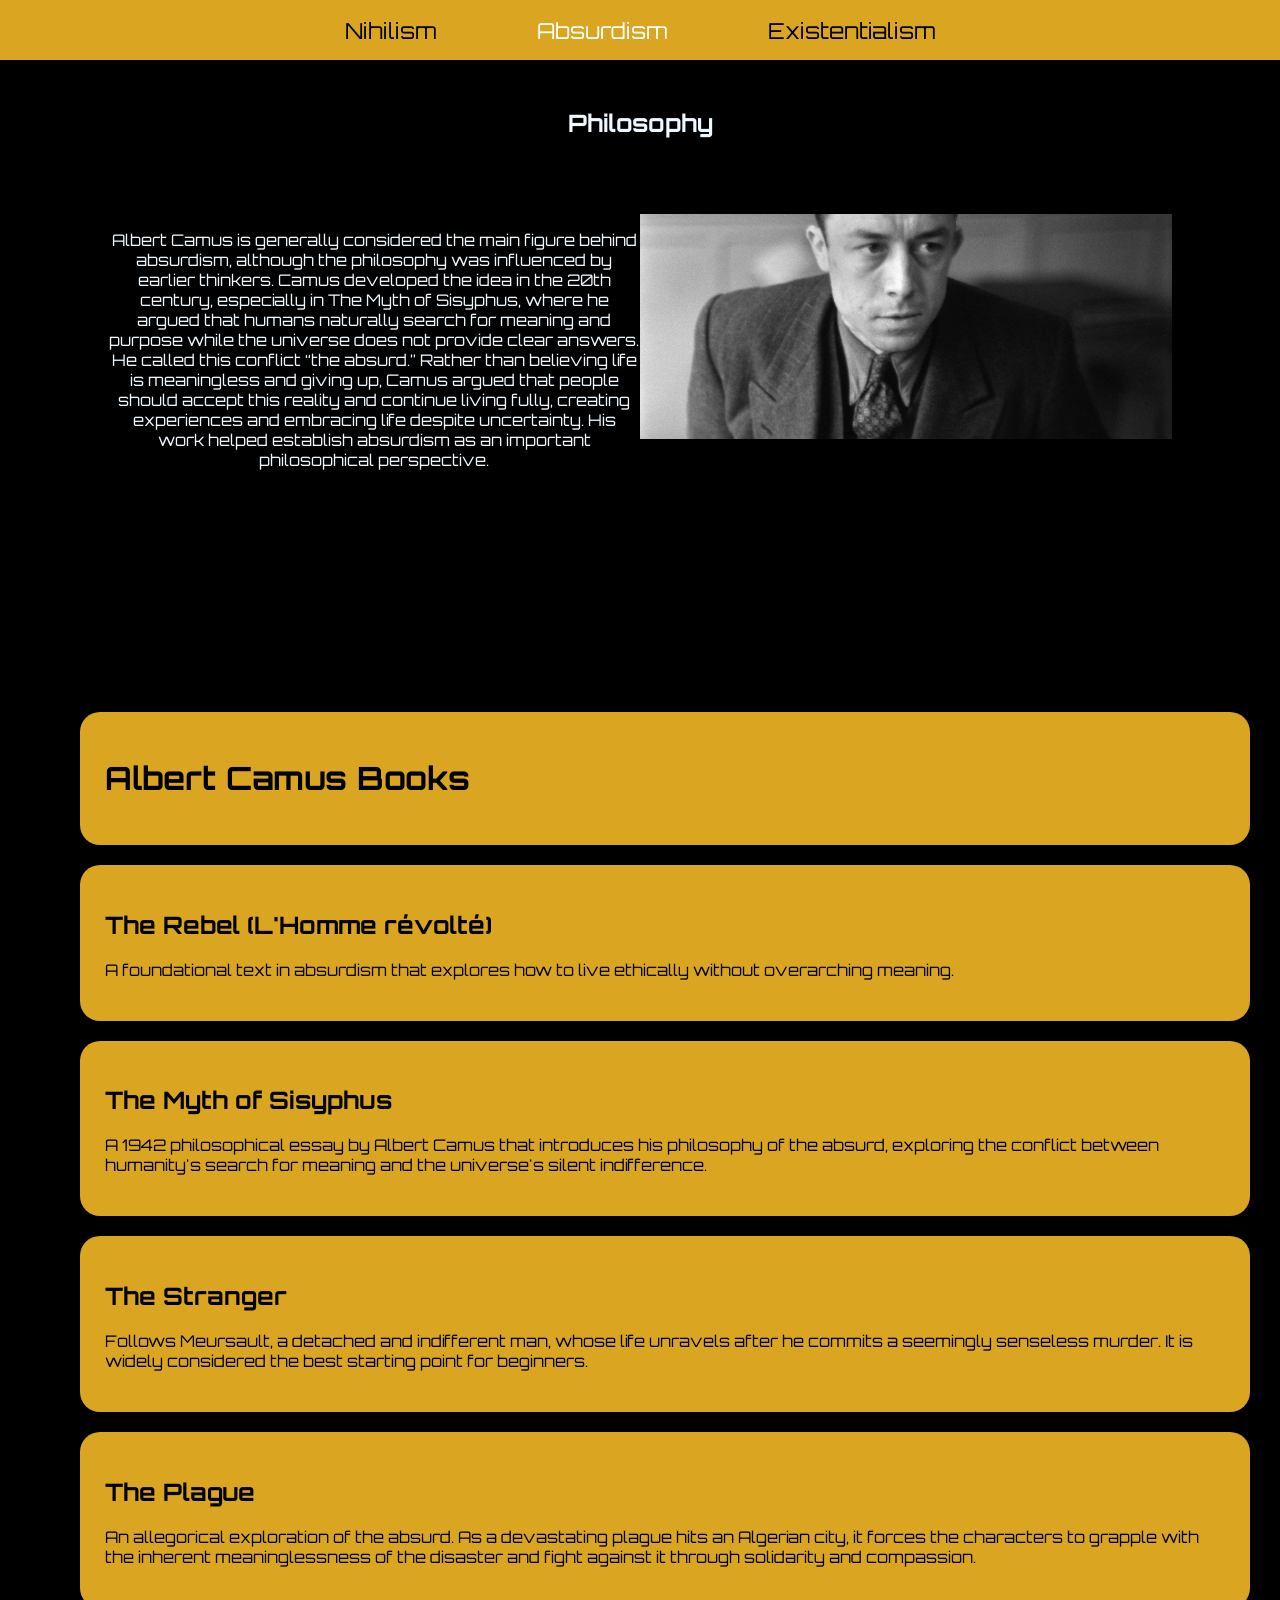
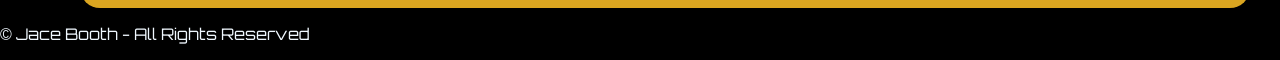
==== aburdism.html @ 860e71b4 "Add files via upload" ====
<!DOCTYPE html>
<html lang="en">
<head>
  <meta charset="UTF-8" />
  <meta name="viewport" content="width=device-width, initial-scale=1.0" />
  <link rel="stylesheet" href="style.css" />
  <link rel="stylesheet" href="defaults.css" />
  <title>Absurdism</title>
  <style>
    body {
      background-color: black;
      color: aliceblue;
    }
  </style>
</head>
<body>
  <header>
    <nav class="navigation-header">
      <div class="nav-items">
        <a href="index.html">Nihilism</a>
        <a href="aburdism.html" class="active">Absurdism</a>
        <a href="Existentialism.html">Existentialism</a>
      </div>
    </nav>
  </header>

  <main>
    <section>
      <h1>Philosophy</h1>
    </section>

    <section>
      <div class="fact-holder">
        <p>
          Albert Camus is generally considered the main figure behind absurdism, although the philosophy was influenced by earlier thinkers. Camus developed the idea in the 20th century, especially in The Myth of Sisyphus, where he argued that humans naturally search for meaning and purpose while the universe does not provide clear answers. He called this conflict “the absurd.” Rather than believing life is meaningless and giving up, Camus argued that people should accept this reality and continue living fully, creating experiences and embracing life despite uncertainty. His work helped establish absurdism as an important philosophical perspective.
        </p>
        
          <span class="fact-card camus">
                  <p class="fact">
       Albert Camus is generally considered the main figure behind absurdism,  where he argued that humans naturally search for meaning and purpose while the universe does not provide clear answers. He called this conflict “the absurd.” Rather than believing life is meaningless and giving up, Camus argued that people should accept this reality and continue living fully, creating experiences and embracing life despite uncertainty. His work helped establish absurdism as an important philosophical perspective.
        </span>
      </div>
    </section>

    <br>

    <div class="hover-box">
      <a href="https://en.wikipedia.org/wiki/Albert_Camus" target="_blank">
        <h1>Albert Camus Books</h1>
      </a>
    </div>

    <br>

    <div class="hover-box">
      <a href="https://en.wikipedia.org/wiki/The_Rebel_(book)" target="_blank">
        <h2>The Rebel (L'Homme révolté)</h2>
        <p>A foundational text in absurdism that explores how to live ethically without overarching meaning.</p>
      </a>
    </div>

    <br>

    <div class="hover-box">
      <a href="https://en.wikipedia.org/wiki/The_Myth_of_Sisyphus" target="_blank">
        <h2>The Myth of Sisyphus</h2>
        <p>A 1942 philosophical essay by Albert Camus that introduces his philosophy of the absurd, exploring the conflict between humanity's search for meaning and the universe's silent indifference.</p>
      </a>
    </div>

    <br>

    <div class="hover-box">
      <a href="https://en.wikipedia.org/wiki/The_Stranger_(Camus_novel)" target="_blank">
        <h2>The Stranger</h2>
        <p>Follows Meursault, a detached and indifferent man, whose life unravels after he commits a seemingly senseless murder. It is widely considered the best starting point for beginners.</p>
      </a>
    </div>

    <br>

    <div class="hover-box">
      <a href="https://en.wikipedia.org/wiki/The_Plague_(novel)" target="_blank">
        <h2>The Plague</h2>
        <p>An allegorical exploration of the absurd. As a devastating plague hits an Algerian city, it forces the characters to grapple with the inherent meaninglessness of the disaster and fight against it through solidarity and compassion.</p>
      </a>
    </div>
  </main>

  <script type="text/javascript" src="responsive-navbar.js"></script>

  <footer>
    <p>© <span id="copyrightYear"></span> Jace Booth - All Rights Reserved</p>
  </footer>
</body>
</html>
---- style.css ----
body {
    background-color: var(--body-background);
    color: var(--body-text-colour);
    padding: 0;
    margin: 0;
    box-sizing: border-box;
    width: 100%;
    min-height: 100vh; /* Make the content fill the page so the footer is at the bottom */
    display: flex;
    flex-direction: column;
      font-family: var(--body-font);
}

main {
    height: 100%;
    justify-content: center;
    margin: 0 auto; /* Center if the browser is really wide */
    min-width: 25rem; /* Don't let the content get too narrow */
    max-width: 70rem; /*  Don't let the content get too wide */
    padding: 0;
}

section {
    width: 95%;
    text-align: center;
    padding: 2.5% 2.5%;
    display: flex;
    flex-wrap: wrap;
    align-content: center;
}

h1 {
    width: 100%;
}

/* Nav bar */
nav {
    padding: 0 15px;
    height: 60px;
    font-size: 22px;
    display: flex;
    justify-content: center;
    align-items: center;
      background-color: var(--nav-colour);
}

/* Nav items */
.nav-items {
  display: flex;
  gap: 100px;
}

/* Nav bar links */
.nav-items > a {
  color: var(--nav-items-colour);
  text-decoration: none;
  transition: .4s ease-in-out;
}


/* Nav links hover */
.nav-items > a:hover {
  color: var(--nav-items-active);
}


/* Nav links active */

.nav-items .active {
  color: var(--nav-items-active);
  pointer-events: none;
}


/* Burger menu */
.burger {
  display: none;
  font-size: 20px;
  font-weight: 800;
  color: var(--burger-colour);
  margin-left: auto;
}


/* Hero image - homepage */
.hero-image {
  min-height: 50vh; /* 50% of the visible area of the page */
  background-image: url('images/antarctic-lights.jpg');
  background-size: cover;
  background-position: center;
}


/* Hero image - wildlife */
.wildlife {
  background-image: url('images/antarctic-penguins.jpg');
}


/* Hero image - climate */
.climate {
  background-image: url('images/antarctic-daytime.jpg');
}


/* Fact holder - homepage */
.fact-holder {
  display: grid;
  height: 50vh;
 grid-template-rows: 50% 50%;
  grid-template-columns: 50% 50%;
}

/* Fact holder - wildlife */
.fact-holder-wildlife {
  display: grid;
  height: 70vh;
  grid-template-rows: 1fr 1fr 1fr;
  grid-template-columns: 2fr 3fr;
}



/* Fact card */
.fact-card {
  width: 100%;
  display: flex;
  background-size: cover;
  background-position: center;
}


.fact {
  font-size: 100%;
  color: var(--fact-text-colour);
  background-color: var(--fact-background);
  height: 100%;
  margin: 0;
  display: flex;
  flex-wrap: wrap;
  align-content: center;
  padding: 0 5px 0 5px;
    opacity: 0;
    transition: .4s ease-in-out;
}

/* Fact hover */
.fact:hover {
  opacity: 2
  ;
}


/* Fact images */

.sun {
  background-image: url("images/antarctic-sun.jpg");
}

.discovery {
  background-image: url("images/aerial-antarctica.jpeg");
}

.kierkegaard {
  background-image: url("images/Søren\ Kierkegaard.webp");
}

.ownership {
  background-image: url("images/fried\ nietzsche.jpg");
}

.camus {
  background-image: url("images/albert\ camus.jpg");
}

.penguins {
  background-image: url("images/wildlife-emperor-penguin.jpg");
  grid-row-start: 1;
  grid-row-end: 3;
}

.krill {
  background-image: url("images/wildlife-krill.jpg");
}

.seals {
  background-image: url("images/wildlife-seal.jpg");
}

.orcas {
  background-image: url("images/wildlife-orca.jpg");
    grid-column-start: 1;
  grid-column-end: 3;
}

.minke-whale {
  background-image: url("images/wildlife-minke-whale.jpg");
}

.albatross {
  background-image: url("images/wildlife-albatross.jpg");
}

.gentoo-penguin {
  background-image: url("images/wildlife-gentoo-penguin.jpg");
}

.temperature {
  background-image: url("images/climate-snow.jpg");
}

.sunburn {
  background-image: url("images/climate-sun.jpg");
}

.ice {
  background-image: url("images/climate-ice.jpg");
}

.rainfall {
  background-image: url("images/climate-rain.jpg");
}

/* Media query */
@media screen and (max-width:768px) {
    .burger {
    display: flex;
    cursor: pointer;
  }

  .burger #closeHam {
    display: none;
  }
    .nav-items {
    display: none;
    flex-direction: column;
    align-items: center;
    position: absolute;
    right: 0;
    top: 58px;
    background-color: var(--nav-colour);
    width: 100%;
    height: calc(100vh - 58px);
    padding-top: 60px;
    gap: 10vh;
  }
    .fact-holder {
    height: 100vh;
    grid-template-rows: 25% 25% 25% 25%;
    grid-template-columns: 100%;
  }
    .fact-holder-wildlife {
    grid-template-rows: 1fr 1fr 1fr 1fr 1fr;
    grid-template-columns: 1fr;
    height: 140vh;
  }

    .penguins {
    grid-row-start: 1;
    grid-row-end: 3;
  }

  .orcas {
    grid-column-start: 1;
    grid-column-end: 2;
  }


}
/* Floating container */
.hover-box {
  width: 100%;
  padding: 25px;
  background: goldenrod;
  border-radius: 20px;


  box-shadow: 0 10px 25px rgba(0,0,0,0.25);


  transition: all 0.3s ease;
}

/* Hover effect */
.hover-box:hover {
  transform: translateY(-10px);
  box-shadow: 0 18px 35px rgba(0,0,0,0.35);
}

footer{background-color: black;}
#background {
  width: 70%;
  background-color: var(--background-colour);
  border: none;
  color: var(--text-colour);
}

#background-display {
  display: none;
  justify-content: space-between;
  margin: 20px;
}


/* Light Mode Styles */

body.light-mode {
  background: var(--background-colour-light-mode);
  color: var(--text-colour-light-mode);
}

.light-mode .navigation {
  background-color: var(--background-colour-light-mode-navigation);
}

.light-mode .year {
  color: var(--text-colour-light-mode-year);
}

.light-mode .logo {
  color: var(--text-colour-light-mode-logo);
}

.light-mode nav a {
  color: var(--text-colour-light-mode-nav);
}

.light-mode nav a:hover {
  color: var(--text-colour-light-mode-nav-hover);
}

.light-mode .header {
  background: var(--background-colour-light-mode-header);
}

.light-mode footer {
  background: var(--background-colour-light-mode-footer);
  color: var(--text-colour-light-mode-footer);
}
a:link {
  color: rgb(0, 0, 0);
  background-color: transparent;
  text-decoration: none;
}

a:visited {
  color: rgb(255, 255, 255);
  background-color: transparent;
  text-decoration: none;
}

a:hover {
  color: rgb(255, 255, 255);
  background-color: transparent;
  text-decoration: underline;
}

a:active {
  color: rgb(255, 255, 255);
  background-color: transparent;
  text-decoration: underline;
}
---- defaults.css ----
/* Import a font */
@import url('https://fonts.googleapis.com/css2?family=Orbitron&display=swap');


:root {
  --body-background: #ece8ef;
  --body-text-colour: #000500;

  --nav-colour: goldenrod;
  --nav-items-colour: black
  ;
  --nav-items-active: white;

  --burger-colour: white;

  --fact-text-colour: #ece8ef;
  --fact-background: #000500a5;
  --body-font: "Orbitron", sans-serif;
  --text-colour-light-mode-year: #000000;
  --text-colour-light-mode-logo: #000000;
  --text-colour-light-mode-nav: #000000;
  --text-colour-light-mode-nav-hover: #2196f3;
  --background-colour-light-mode-header: #e6b400;
  --background-colour-light-mode-footer: #e6b400;
  --text-colour-light-mode-footer: #000000;
}
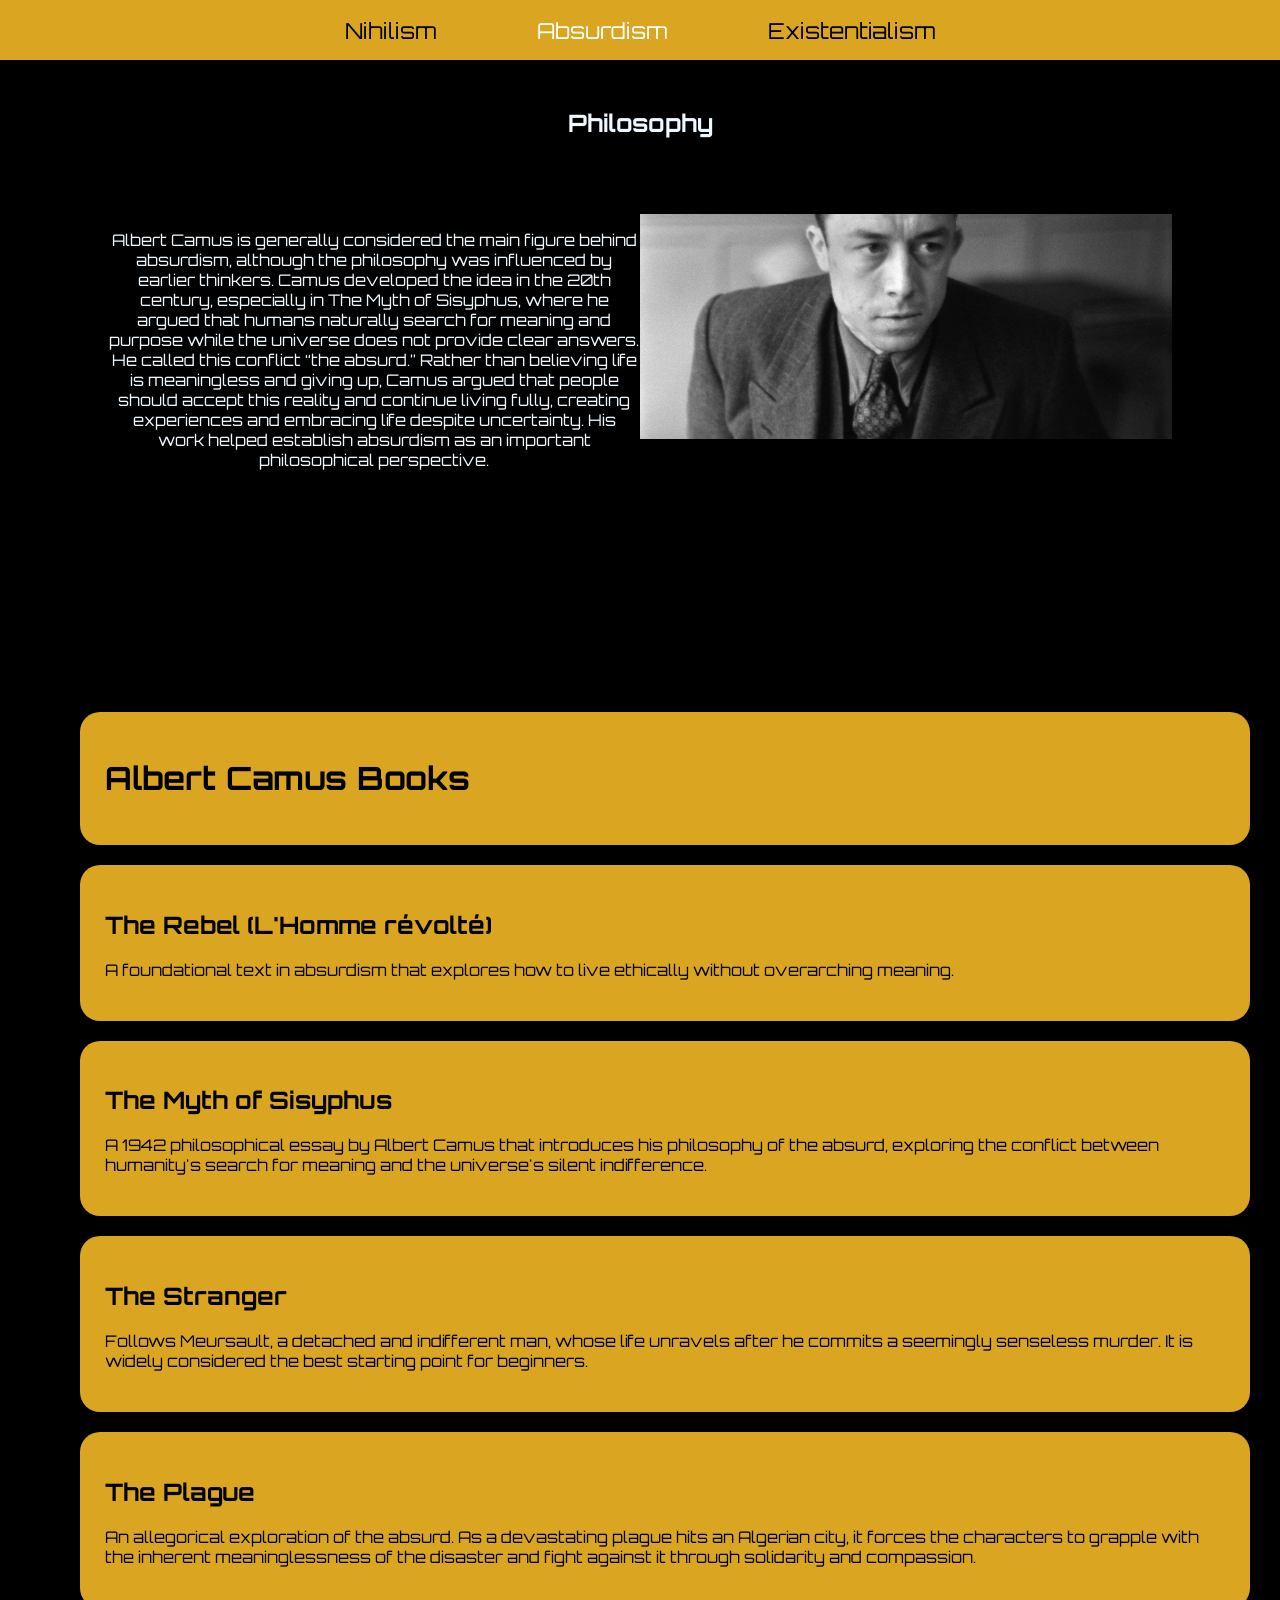
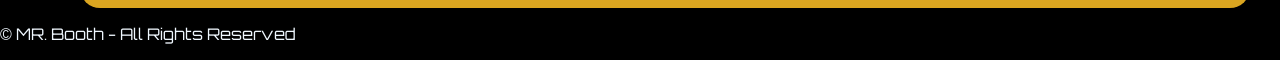
==== commit 6edf0274: "Add files via upload" ====
--- a/aburdism.html
+++ b/aburdism.html
@@ -6,6 +6,7 @@
   <link rel="stylesheet" href="style.css" />
   <link rel="stylesheet" href="defaults.css" />
   <title>Absurdism</title>
+   <link rel="icon" type="image/x-icon" href="/images/philosophy_favicon.ico">
   <style>
     body {
       background-color: black;
@@ -90,7 +91,7 @@
   <script type="text/javascript" src="responsive-navbar.js"></script>
 
   <footer>
-    <p>© <span id="copyrightYear"></span> Jace Booth - All Rights Reserved</p>
+    <p>© <span id="copyrightYear"></span>MR. Booth - All Rights Reserved</p>
   </footer>
 </body>
 </html>
